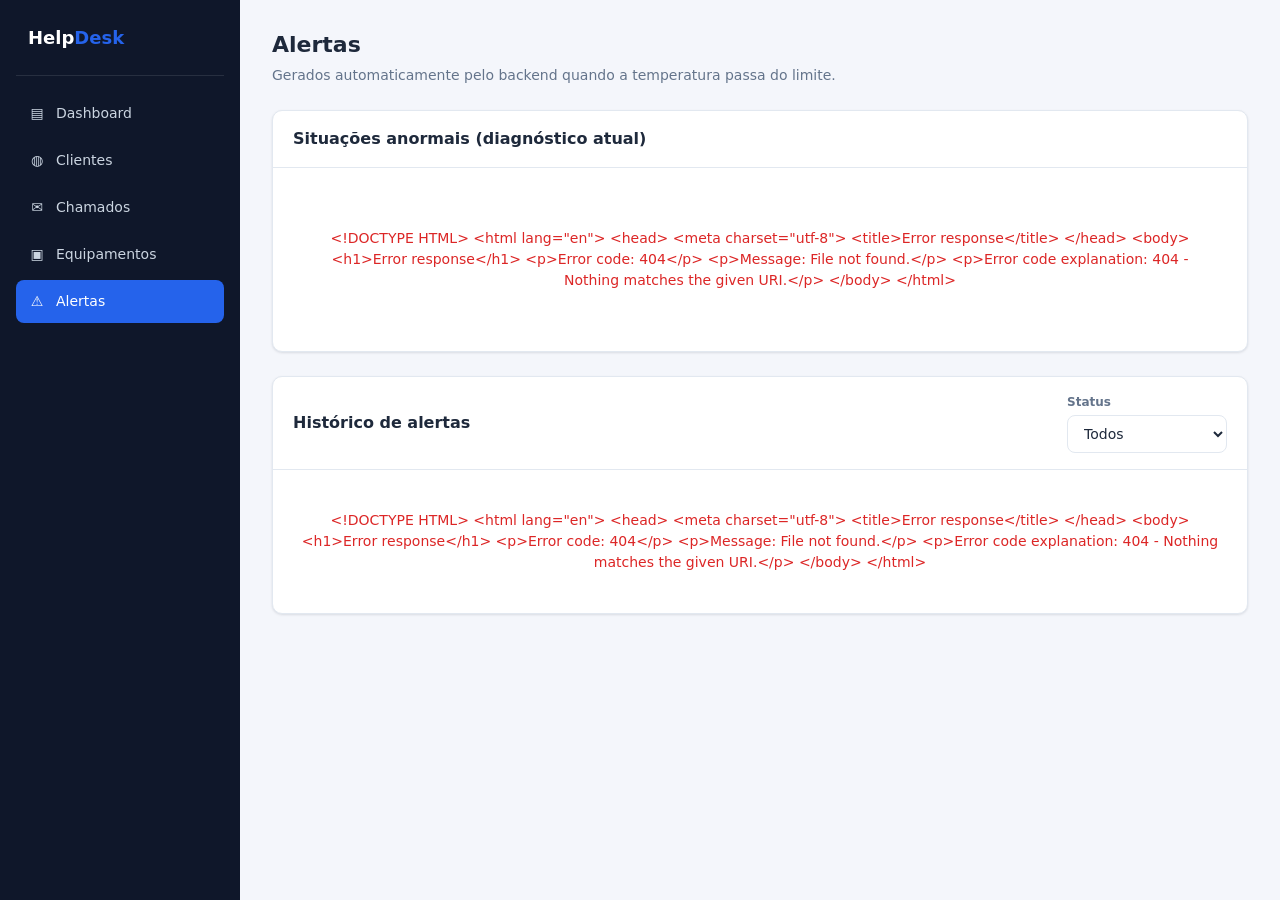
==== frontend/alertas.html @ d54842c2 "feat: plataforma HelpDesk & Monitoring (full stack) Aplicacao full stack que unifica os 3 exercicios" ====
<!DOCTYPE html>
<html lang="pt-BR">
  <head>
    <meta charset="UTF-8" />
    <meta name="viewport" content="width=device-width, initial-scale=1.0" />
    <title>Alertas — HelpDesk & Monitoring</title>
    <link rel="stylesheet" href="css/style.css" />
  </head>
  <body>
    <div class="layout">
      <aside class="sidebar">
        <div class="sidebar__brand">Help<span>Desk</span></div>
        <nav class="sidebar__nav">
          <a href="index.html" data-page="index.html"><span class="icon">▤</span> Dashboard</a>
          <a href="clientes.html" data-page="clientes.html"><span class="icon">◍</span> Clientes</a>
          <a href="chamados.html" data-page="chamados.html"><span class="icon">✉</span> Chamados</a>
          <a href="equipamentos.html" data-page="equipamentos.html"><span class="icon">▣</span> Equipamentos</a>
          <a href="alertas.html" data-page="alertas.html"><span class="icon">⚠</span> Alertas</a>
        </nav>
      </aside>

      <main class="content">
        <div class="page-header">
          <div>
            <h1>Alertas</h1>
            <p>Gerados automaticamente pelo backend quando a temperatura passa do limite.</p>
          </div>
        </div>

        <!-- Painel de anomalias: diagnóstico do momento -->
        <div class="panel">
          <div class="panel__head"><h2>Situações anormais (diagnóstico atual)</h2></div>
          <div class="panel__body" id="anomalies"><div class="state state--loading">Carregando...</div></div>
        </div>

        <div class="panel">
          <div class="panel__head">
            <h2>Histórico de alertas</h2>
            <div class="filters">
              <div class="field">
                <label for="f-alert-status">Status</label>
                <select id="f-alert-status">
                  <option value="">Todos</option>
                  <option value="ABERTO">Aberto</option>
                  <option value="RECONHECIDO">Reconhecido</option>
                  <option value="RESOLVIDO">Resolvido</option>
                </select>
              </div>
            </div>
          </div>
          <div class="panel__body panel__body--flush">
            <div id="alerts-table"><div class="state state--loading">Carregando...</div></div>
          </div>
        </div>
      </main>
    </div>

    <script src="js/api.js"></script>
    <script src="js/ui.js"></script>
    <script src="js/alertas.js"></script>
  </body>
</html>
---- frontend/css/style.css ----
/*
 * style.css -- estilo unico da aplicacao
 * =======================================
 * CSS puro, sem framework. Organizado em: variaveis, layout, componentes.
 *
 * Uso VARIAVEIS CSS (:root) para as cores. Assim, mudar o tema e' mudar
 * um punhado de linhas em vez de cacar cada cor pelo arquivo inteiro.
 */

:root {
  --bg: #f4f6fb;
  --surface: #ffffff;
  --border: #e2e8f0;
  --text: #1e293b;
  --text-soft: #64748b;
  --primary: #2563eb;
  --primary-dark: #1d4ed8;
  --sidebar-bg: #0f172a;
  --sidebar-text: #cbd5e1;
  --sidebar-active: #2563eb;

  /* cores semanticas de status */
  --green: #16a34a;
  --amber: #d97706;
  --red: #dc2626;
  --gray: #64748b;

  --radius: 10px;
  --shadow: 0 1px 3px rgba(15, 23, 42, 0.08), 0 1px 2px rgba(15, 23, 42, 0.04);
  --font: "Segoe UI", system-ui, -apple-system, Roboto, Arial, sans-serif;
}

* {
  box-sizing: border-box;
}

/*
 * ★ REGRA IMPORTANTE: o atributo hidden do HTML precisa VENCER.
 *   O navegador aplica [hidden]{display:none}, mas com baixa prioridade.
 *   Como .modal usa display:flex (prioridade maior), sem esta linha um
 *   modal marcado com hidden apareceria mesmo assim. O !important garante
 *   que qualquer elemento com hidden fique oculto. E' assim que os modais
 *   abrem e fecham em ui.js (el.hidden = true/false).
 */
[hidden] {
  display: none !important;
}

body {
  margin: 0;
  font-family: var(--font);
  background: var(--bg);
  color: var(--text);
  font-size: 14px;
  line-height: 1.5;
}

/* ---------------------------------------------------------------------------
   LAYOUT: sidebar fixa a esquerda + area de conteudo a direita
   Uso CSS Grid: uma coluna de largura fixa (menu) e uma que ocupa o resto.
--------------------------------------------------------------------------- */
.layout {
  display: grid;
  grid-template-columns: 240px 1fr;
  min-height: 100vh;
}

.sidebar {
  background: var(--sidebar-bg);
  color: var(--sidebar-text);
  padding: 24px 16px;
  position: sticky;
  top: 0;
  height: 100vh;
}

.sidebar__brand {
  font-size: 18px;
  font-weight: 700;
  color: #fff;
  padding: 0 12px 24px;
  border-bottom: 1px solid rgba(255, 255, 255, 0.1);
  margin-bottom: 16px;
}
.sidebar__brand span {
  color: var(--primary);
}

.sidebar__nav a {
  display: flex;
  align-items: center;
  gap: 10px;
  padding: 11px 12px;
  margin-bottom: 4px;
  border-radius: 8px;
  color: var(--sidebar-text);
  text-decoration: none;
  font-weight: 500;
  transition: background 0.15s, color 0.15s;
}
.sidebar__nav a:hover {
  background: rgba(255, 255, 255, 0.06);
  color: #fff;
}
.sidebar__nav a.active {
  background: var(--sidebar-active);
  color: #fff;
}
.sidebar__nav .icon {
  width: 18px;
  text-align: center;
}

.content {
  padding: 28px 32px;
  overflow-x: auto;
}

.page-header {
  display: flex;
  justify-content: space-between;
  align-items: center;
  margin-bottom: 24px;
  gap: 16px;
  flex-wrap: wrap;
}
.page-header h1 {
  font-size: 22px;
  margin: 0;
}
.page-header p {
  margin: 4px 0 0;
  color: var(--text-soft);
}

/* ---------------------------------------------------------------------------
   CARTOES DE ESTATISTICA (dashboard)
--------------------------------------------------------------------------- */
.stat-grid {
  display: grid;
  grid-template-columns: repeat(auto-fit, minmax(180px, 1fr));
  gap: 16px;
  margin-bottom: 28px;
}
.stat-card {
  background: var(--surface);
  border: 1px solid var(--border);
  border-radius: var(--radius);
  padding: 18px 20px;
  box-shadow: var(--shadow);
}
.stat-card__label {
  color: var(--text-soft);
  font-size: 13px;
  margin-bottom: 8px;
}
.stat-card__value {
  font-size: 30px;
  font-weight: 700;
  line-height: 1;
}
.stat-card__value small {
  font-size: 14px;
  font-weight: 500;
  color: var(--text-soft);
}
.stat-card--accent {
  border-left: 4px solid var(--primary);
}
.stat-card--danger {
  border-left: 4px solid var(--red);
}
.stat-card--warn {
  border-left: 4px solid var(--amber);
}
.stat-card--ok {
  border-left: 4px solid var(--green);
}

/* ---------------------------------------------------------------------------
   PAINEIS / CARTOES DE CONTEUDO
--------------------------------------------------------------------------- */
.panel {
  background: var(--surface);
  border: 1px solid var(--border);
  border-radius: var(--radius);
  box-shadow: var(--shadow);
  margin-bottom: 24px;
}
.panel__head {
  padding: 16px 20px;
  border-bottom: 1px solid var(--border);
  display: flex;
  justify-content: space-between;
  align-items: center;
  gap: 12px;
  flex-wrap: wrap;
}
.panel__head h2 {
  font-size: 16px;
  margin: 0;
}
.panel__body {
  padding: 20px;
}
.panel__body--flush {
  padding: 0;
}

.grid-2 {
  display: grid;
  grid-template-columns: 1fr 1fr;
  gap: 24px;
}
@media (max-width: 900px) {
  .grid-2 {
    grid-template-columns: 1fr;
  }
}

/* ---------------------------------------------------------------------------
   TABELAS
--------------------------------------------------------------------------- */
table {
  width: 100%;
  border-collapse: collapse;
}
th,
td {
  padding: 12px 16px;
  text-align: left;
  border-bottom: 1px solid var(--border);
  vertical-align: middle;
}
th {
  background: #f8fafc;
  font-size: 12px;
  text-transform: uppercase;
  letter-spacing: 0.04em;
  color: var(--text-soft);
  font-weight: 600;
}
tbody tr:hover {
  background: #f8fafc;
}
tbody tr:last-child td {
  border-bottom: none;
}
td.num {
  text-align: right;
  font-variant-numeric: tabular-nums;
}

/* ---------------------------------------------------------------------------
   BADGES (etiquetas de status/prioridade)
   A classe vem do valor: badge--aberto, badge--alta, etc. (ver ui.js)
--------------------------------------------------------------------------- */
.badge {
  display: inline-block;
  padding: 3px 10px;
  border-radius: 999px;
  font-size: 12px;
  font-weight: 600;
  white-space: nowrap;
}
.badge--aberto {
  background: #dbeafe;
  color: #1d4ed8;
}
.badge--em-andamento {
  background: #fef3c7;
  color: #b45309;
}
.badge--finalizado {
  background: #dcfce7;
  color: #15803d;
}
.badge--alta {
  background: #fee2e2;
  color: #b91c1c;
}
.badge--media {
  background: #fef3c7;
  color: #b45309;
}
.badge--baixa {
  background: #e2e8f0;
  color: #475569;
}
.badge--online {
  background: #dcfce7;
  color: #15803d;
}
.badge--offline {
  background: #fee2e2;
  color: #b91c1c;
}
.badge--manutencao {
  background: #fef3c7;
  color: #b45309;
}
.badge--reconhecido {
  background: #e0e7ff;
  color: #4338ca;
}
.badge--resolvido {
  background: #dcfce7;
  color: #15803d;
}

.sev {
  font-weight: 700;
  font-size: 12px;
}
.sev--alta {
  color: var(--red);
}
.sev--media {
  color: var(--amber);
}
.sev--baixa {
  color: var(--gray);
}

/* ---------------------------------------------------------------------------
   BOTOES
--------------------------------------------------------------------------- */
.btn {
  display: inline-flex;
  align-items: center;
  gap: 6px;
  padding: 9px 16px;
  border: 1px solid transparent;
  border-radius: 8px;
  background: var(--primary);
  color: #fff;
  font-size: 14px;
  font-weight: 500;
  cursor: pointer;
  font-family: inherit;
  transition: background 0.15s;
}
.btn:hover {
  background: var(--primary-dark);
}
.btn--ghost {
  background: transparent;
  color: var(--primary);
  border-color: var(--border);
}
.btn--ghost:hover {
  background: #f1f5f9;
}
.btn--sm {
  padding: 5px 10px;
  font-size: 13px;
}
.btn--danger {
  background: var(--red);
}
.btn--danger:hover {
  background: #b91c1c;
}

/* ---------------------------------------------------------------------------
   FORMULARIOS E FILTROS
--------------------------------------------------------------------------- */
.filters {
  display: flex;
  gap: 12px;
  flex-wrap: wrap;
  align-items: flex-end;
}
.field {
  display: flex;
  flex-direction: column;
  gap: 4px;
}
.field label {
  font-size: 12px;
  font-weight: 600;
  color: var(--text-soft);
}
input,
select,
textarea {
  padding: 9px 12px;
  border: 1px solid var(--border);
  border-radius: 8px;
  font-size: 14px;
  font-family: inherit;
  background: #fff;
  color: var(--text);
  min-width: 160px;
}
input:focus,
select:focus,
textarea:focus {
  outline: none;
  border-color: var(--primary);
  box-shadow: 0 0 0 3px rgba(37, 99, 235, 0.12);
}
textarea {
  resize: vertical;
  min-height: 80px;
  width: 100%;
}
.form-grid {
  display: grid;
  gap: 16px;
}
.form-actions {
  display: flex;
  justify-content: flex-end;
  gap: 10px;
  margin-top: 8px;
}

/* ---------------------------------------------------------------------------
   BARRAS HORIZONTAIS (graficos de analytics em CSS puro, sem biblioteca)
--------------------------------------------------------------------------- */
.bar-row {
  display: grid;
  grid-template-columns: 150px 1fr 48px;
  align-items: center;
  gap: 12px;
  margin-bottom: 10px;
}
.bar-row__label {
  font-size: 13px;
  color: var(--text-soft);
  white-space: nowrap;
  overflow: hidden;
  text-overflow: ellipsis;
}
.bar-track {
  background: #eef2f7;
  border-radius: 6px;
  height: 22px;
  overflow: hidden;
}
.bar-fill {
  height: 100%;
  background: var(--primary);
  border-radius: 6px;
  transition: width 0.4s ease;
}
.bar-row__value {
  font-weight: 600;
  text-align: right;
  font-variant-numeric: tabular-nums;
}

/* ---------------------------------------------------------------------------
   ESTADOS (carregando / vazio / erro)
--------------------------------------------------------------------------- */
.state {
  padding: 40px 20px;
  text-align: center;
  color: var(--text-soft);
}
.state--error {
  color: var(--red);
}

/* ---------------------------------------------------------------------------
   MODAL
--------------------------------------------------------------------------- */
.modal {
  position: fixed;
  inset: 0;
  background: rgba(15, 23, 42, 0.5);
  display: flex;
  align-items: center;
  justify-content: center;
  padding: 20px;
  z-index: 100;
}
.modal__box {
  background: #fff;
  border-radius: var(--radius);
  width: 100%;
  max-width: 520px;
  max-height: 90vh;
  overflow-y: auto;
  box-shadow: 0 20px 40px rgba(0, 0, 0, 0.2);
}
.modal__head {
  padding: 18px 22px;
  border-bottom: 1px solid var(--border);
  display: flex;
  justify-content: space-between;
  align-items: center;
}
.modal__head h2 {
  margin: 0;
  font-size: 17px;
}
.modal__close {
  background: none;
  border: none;
  font-size: 24px;
  cursor: pointer;
  color: var(--text-soft);
  line-height: 1;
}
.modal__body {
  padding: 22px;
}

.detail-row {
  display: flex;
  justify-content: space-between;
  padding: 9px 0;
  border-bottom: 1px solid var(--border);
  gap: 16px;
}
.detail-row:last-child {
  border-bottom: none;
}
.detail-row dt {
  color: var(--text-soft);
  font-weight: 500;
}
.detail-row dd {
  margin: 0;
  font-weight: 600;
  text-align: right;
}

/* ---------------------------------------------------------------------------
   TOAST (mensagens temporarias)
--------------------------------------------------------------------------- */
#toast-container {
  position: fixed;
  bottom: 20px;
  right: 20px;
  display: flex;
  flex-direction: column;
  gap: 10px;
  z-index: 200;
}
.toast {
  padding: 13px 18px;
  border-radius: 8px;
  color: #fff;
  font-weight: 500;
  box-shadow: 0 4px 12px rgba(0, 0, 0, 0.15);
  max-width: 380px;
  animation: toast-in 0.2s ease;
}
.toast--success {
  background: var(--green);
}
.toast--error {
  background: var(--red);
}
@keyframes toast-in {
  from {
    opacity: 0;
    transform: translateY(10px);
  }
  to {
    opacity: 1;
    transform: translateY(0);
  }
}

.temp {
  font-weight: 700;
  font-variant-numeric: tabular-nums;
}
.temp--hot {
  color: var(--red);
}
.temp--warn {
  color: var(--amber);
}
.temp--ok {
  color: var(--green);
}

.muted {
  color: var(--text-soft);
}
.link-btn {
  background: none;
  border: none;
  color: var(--primary);
  cursor: pointer;
  font: inherit;
  padding: 0;
  text-decoration: underline;
}

@media (max-width: 720px) {
  .layout {
    grid-template-columns: 1fr;
  }
  .sidebar {
    position: static;
    height: auto;
  }
}
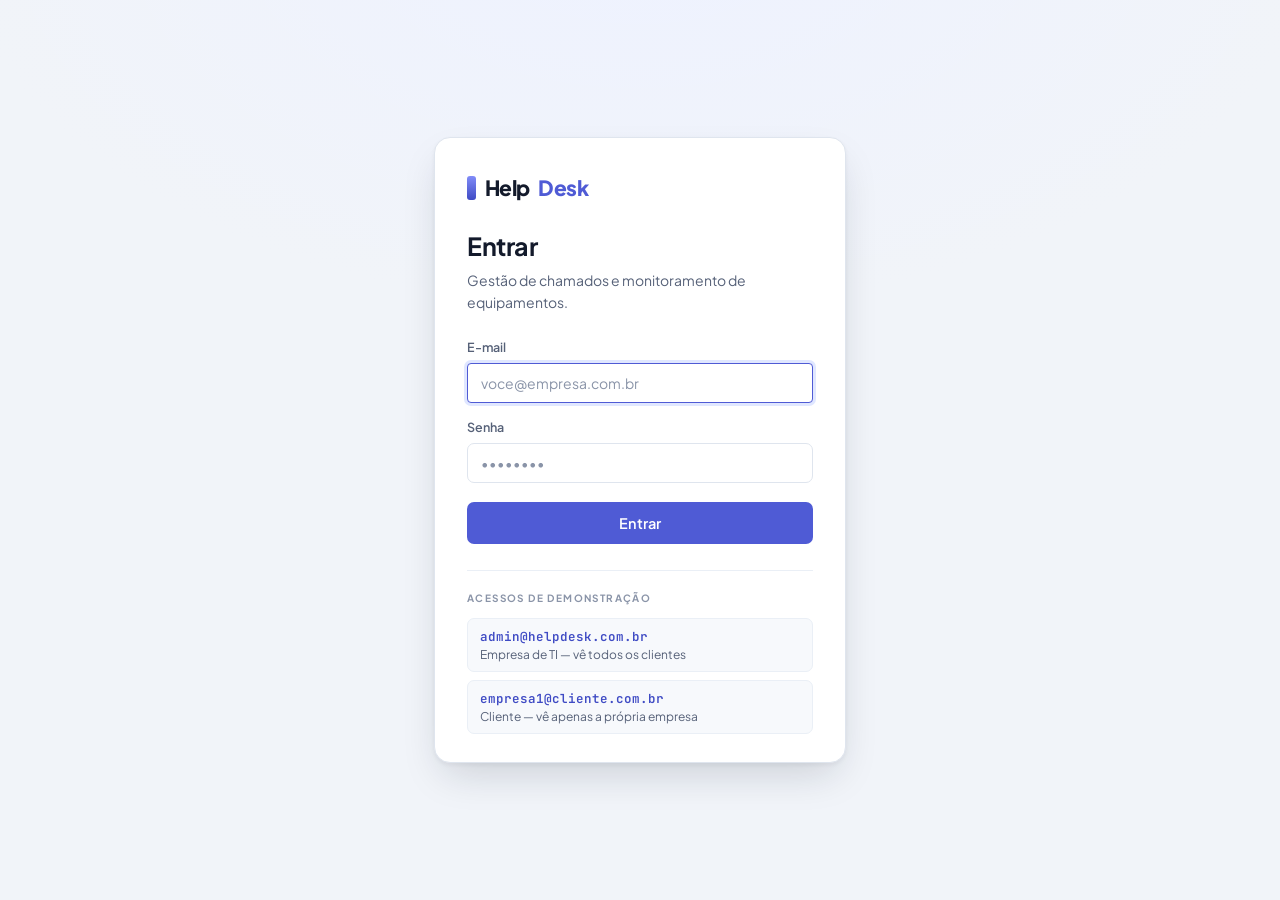
==== commit e71df9c8: "feat: autenticacao, multi-empresa, coletor automatico e escala para 5.000 registros Segunda iteracao" ====
--- a/frontend/alertas.html
+++ b/frontend/alertas.html
@@ -4,7 +4,17 @@
     <meta charset="UTF-8" />
     <meta name="viewport" content="width=device-width, initial-scale=1.0" />
     <title>Alertas — HelpDesk & Monitoring</title>
-    <link rel="stylesheet" href="css/style.css" />
+    <!-- ★ GUARDA DE SESSAO -- roda ANTES de tudo.
+         Sem token, redireciona para o login imediatamente. Se esperasse o
+         DOMContentLoaded, a tela apareceria vazia e dispararia quatro
+         erros 401 antes de redirecionar. -->
+    <script src="js/auth.js?v=11"></script>
+    <script>if (!auth.exigirLogin()) { throw new Error("redirecionando"); }</script>
+    <link rel="preconnect" href="https://fonts.googleapis.com" />
+    <link rel="preconnect" href="https://fonts.gstatic.com" crossorigin />
+    <link rel="stylesheet"
+      href="https://fonts.googleapis.com/css2?family=Plus+Jakarta+Sans:wght@400;500;600;700;800&family=JetBrains+Mono:wght@400;600&display=swap" />
+    <link rel="stylesheet" href="css/style.css?v=11" />
   </head>
   <body>
     <div class="layout">
@@ -17,6 +27,8 @@
           <a href="equipamentos.html" data-page="equipamentos.html"><span class="icon">▣</span> Equipamentos</a>
           <a href="alertas.html" data-page="alertas.html"><span class="icon">⚠</span> Alertas</a>
         </nav>
+        <!-- preenchido por ui.js -> montarSessao() -->
+        <div class="sidebar__foot"></div>
       </aside>
 
       <main class="content">
@@ -55,8 +67,8 @@
       </main>
     </div>
 
-    <script src="js/api.js"></script>
-    <script src="js/ui.js"></script>
-    <script src="js/alertas.js"></script>
+    <script src="js/api.js?v=11"></script>
+    <script src="js/ui.js?v=11"></script>
+    <script src="js/alertas.js?v=11"></script>
   </body>
 </html>
--- a/frontend/css/style.css
+++ b/frontend/css/style.css
@@ -1,50 +1,191 @@
 /*
- * style.css -- estilo unico da aplicacao
- * =======================================
- * CSS puro, sem framework. Organizado em: variaveis, layout, componentes.
+ * style.css -- o design system da aplicacao
+ * ==========================================
+ * CSS puro, sem framework, sem build step. O que esta aqui e' exatamente o
+ * que o navegador recebe.
  *
- * Uso VARIAVEIS CSS (:root) para as cores. Assim, mudar o tema e' mudar
- * um punhado de linhas em vez de cacar cada cor pelo arquivo inteiro.
+ * ORGANIZACAO (nesta ordem, de proposito -- o CSS le de cima para baixo e
+ * a ordem evita que uma regra desfaca a outra sem querer):
+ *
+ *   1. TOKENS      as variaveis: cor, espaco, tipo, sombra, curva
+ *   2. TEMA        claro e escuro, so trocando os tokens
+ *   3. BASE        reset e elementos crus (body, tabela, campo)
+ *   4. LAYOUT      a estrutura da pagina
+ *   5. COMPONENTES cartao, botao, badge, modal, grafico
+ *   6. ANIMACAO    as transicoes e as entradas
+ *
+ * ★ POR QUE TOKENS E NAO CORES SOLTAS: trocar o azul do sistema e' mudar
+ *   UMA linha. Com cores escritas no meio das regras, seria cacar #2563eb
+ *   em 600 linhas -- e sempre sobra uma.
  */
 
+/* ===========================================================================
+   1. TOKENS + 2. TEMA CLARO (o padrao completo)
+   =========================================================================== */
 :root {
-  --bg: #f4f6fb;
-  --surface: #ffffff;
-  --border: #e2e8f0;
-  --text: #1e293b;
-  --text-soft: #64748b;
-  --primary: #2563eb;
-  --primary-dark: #1d4ed8;
-  --sidebar-bg: #0f172a;
-  --sidebar-text: #cbd5e1;
-  --sidebar-active: #2563eb;
-
-  /* cores semanticas de status */
-  --green: #16a34a;
-  --amber: #d97706;
-  --red: #dc2626;
-  --gray: #64748b;
-
-  --radius: 10px;
-  --shadow: 0 1px 3px rgba(15, 23, 42, 0.08), 0 1px 2px rgba(15, 23, 42, 0.04);
-  --font: "Segoe UI", system-ui, -apple-system, Roboto, Arial, sans-serif;
-}
-
-* {
-  box-sizing: border-box;
-}
+  /* -- marca: uma escala inteira, nao uma cor solta ---------------------- */
+  --brand-50:  #eef2ff;
+  --brand-100: #e0e7ff;
+  --brand-200: #c7d2fe;
+  --brand-400: #818cf8;
+  --brand-500: #4f5bd5;
+  --brand-600: #3f4bc4;
+  --brand-700: #343d9e;
+
+  /* -- neutros com viés levemente frio, puxando para a marca ------------- */
+  --bg:          #f1f4f9;
+  --bg-subtle:   #e8ecf4;
+  --surface:     #ffffff;
+  --surface-2:   #f7f9fc;
+  --border:      #dfe5ee;
+  --border-soft: #eaeff6;
+
+  --text:        #131a2b;
+  --text-soft:   #566178;
+  --text-faint:  #8a94a8;
+
+  /* -- semanticas: significado, nao decoracao ---------------------------- */
+  --green:      #0f7a4d;
+  --green-bg:   #dcf5e8;
+  --amber:      #9a6206;
+  --amber-bg:   #fdf0d5;
+  --red:        #b42318;
+  --red-bg:     #fdeae7;
+  --gray:       #5b6577;
+  --gray-bg:    #eceff4;
+
+  /* -- sidebar ----------------------------------------------------------- */
+  --sidebar-bg:     #131a2e;
+  --sidebar-bg-2:   #1b2440;
+  --sidebar-text:   #a9b4cc;
+  --sidebar-hover:  #ffffff;
+
+  /* -- forma ------------------------------------------------------------- */
+  --radius-sm: 7px;
+  --radius:    12px;
+  --radius-lg: 16px;
+
+  /* Sombras em camadas: uma linha fina de contato + um halo difuso.
+     Uma sombra unica e grande sempre parece "colada"; duas parecem
+     profundidade de verdade. */
+  --shadow-sm: 0 1px 2px rgba(19, 26, 43, .06);
+  --shadow:    0 1px 2px rgba(19, 26, 43, .05), 0 6px 16px -4px rgba(19, 26, 43, .08);
+  --shadow-lg: 0 2px 4px rgba(19, 26, 43, .05), 0 18px 40px -10px rgba(19, 26, 43, .18);
+  --ring:      0 0 0 3px var(--brand-100);
+
+  /* -- tipo -------------------------------------------------------------- */
+  --font: "Plus Jakarta Sans", "Segoe UI", system-ui, -apple-system, Roboto, Arial, sans-serif;
+  --font-mono: "JetBrains Mono", ui-monospace, "Cascadia Code", Consolas, monospace;
+
+  /* -- movimento --------------------------------------------------------- */
+  /* cubic-bezier com saida rapida e chegada suave: parece resposta, nao
+     preguica. Duracoes curtas -- animacao de UI que passa de 300ms comeca
+     a atrasar o usuario em vez de agradar. */
+  --ease: cubic-bezier(.2, .8, .2, 1);
+  --fast: 140ms;
+  --base: 220ms;
+}
+
+/* --- TEMA ESCURO por preferencia do sistema -------------------------------
+   O seletor :not([data-theme="light"]) faz a escolha explicita do usuario
+   vencer o sistema operacional. Sem isso, quem escolhesse "claro" no site
+   mas usa Windows no escuro continuaria vendo escuro.                      */
+@media (prefers-color-scheme: dark) {
+  :root:not([data-theme="light"]) {
+    --brand-50:  #1a1f3d;
+    --brand-100: #232a52;
+    --brand-200: #2f3a70;
+    --brand-400: #8c96f0;
+    --brand-500: #7f8bf5;
+    --brand-600: #929cf7;
+    --brand-700: #a8b0f9;
+
+    --bg:          #0c1018;
+    --bg-subtle:   #10151f;
+    --surface:     #151b27;
+    --surface-2:   #1b2231;
+    --border:      #28313f;
+    --border-soft: #202836;
+
+    --text:        #e8edf5;
+    --text-soft:   #a5b0c2;
+    --text-faint:  #767f91;
+
+    --green:    #4ec98d;
+    --green-bg: #0f2e20;
+    --amber:    #e0a33c;
+    --amber-bg: #33260c;
+    --red:      #f07c72;
+    --red-bg:   #371916;
+    --gray:     #98a3b6;
+    --gray-bg:  #1e2531;
+
+    --sidebar-bg:   #0a0e16;
+    --sidebar-bg-2: #121927;
+    --sidebar-text: #97a2b8;
+
+    --shadow-sm: 0 1px 2px rgba(0, 0, 0, .4);
+    --shadow:    0 1px 2px rgba(0, 0, 0, .35), 0 6px 16px -4px rgba(0, 0, 0, .45);
+    --shadow-lg: 0 2px 4px rgba(0, 0, 0, .4), 0 18px 40px -10px rgba(0, 0, 0, .6);
+    --ring:      0 0 0 3px var(--brand-200);
+  }
+}
+
+/* --- TEMA ESCURO escolhido no botao --------------------------------------- */
+:root[data-theme="dark"] {
+  --brand-50:  #1a1f3d;
+  --brand-100: #232a52;
+  --brand-200: #2f3a70;
+  --brand-400: #8c96f0;
+  --brand-500: #7f8bf5;
+  --brand-600: #929cf7;
+  --brand-700: #a8b0f9;
+
+  --bg:          #0c1018;
+  --bg-subtle:   #10151f;
+  --surface:     #151b27;
+  --surface-2:   #1b2231;
+  --border:      #28313f;
+  --border-soft: #202836;
+
+  --text:        #e8edf5;
+  --text-soft:   #a5b0c2;
+  --text-faint:  #767f91;
+
+  --green:    #4ec98d;
+  --green-bg: #0f2e20;
+  --amber:    #e0a33c;
+  --amber-bg: #33260c;
+  --red:      #f07c72;
+  --red-bg:   #371916;
+  --gray:     #98a3b6;
+  --gray-bg:  #1e2531;
+
+  --sidebar-bg:   #0a0e16;
+  --sidebar-bg-2: #121927;
+  --sidebar-text: #97a2b8;
+
+  --shadow-sm: 0 1px 2px rgba(0, 0, 0, .4);
+  --shadow:    0 1px 2px rgba(0, 0, 0, .35), 0 6px 16px -4px rgba(0, 0, 0, .45);
+  --shadow-lg: 0 2px 4px rgba(0, 0, 0, .4), 0 18px 40px -10px rgba(0, 0, 0, .6);
+  --ring:      0 0 0 3px var(--brand-200);
+}
+
+/* ===========================================================================
+   3. BASE
+   =========================================================================== */
+* { box-sizing: border-box; }
 
 /*
  * ★ REGRA IMPORTANTE: o atributo hidden do HTML precisa VENCER.
  *   O navegador aplica [hidden]{display:none}, mas com baixa prioridade.
  *   Como .modal usa display:flex (prioridade maior), sem esta linha um
- *   modal marcado com hidden apareceria mesmo assim. O !important garante
- *   que qualquer elemento com hidden fique oculto. E' assim que os modais
+ *   modal marcado com hidden apareceria mesmo assim. E' assim que os modais
  *   abrem e fecham em ui.js (el.hidden = true/false).
  */
-[hidden] {
-  display: none !important;
-}
+[hidden] { display: none !important; }
+
+html { color-scheme: light dark; }
 
 body {
   margin: 0;
@@ -52,553 +193,978 @@
   background: var(--bg);
   color: var(--text);
   font-size: 14px;
-  line-height: 1.5;
-}
-
-/* ---------------------------------------------------------------------------
-   LAYOUT: sidebar fixa a esquerda + area de conteudo a direita
-   Uso CSS Grid: uma coluna de largura fixa (menu) e uma que ocupa o resto.
---------------------------------------------------------------------------- */
+  line-height: 1.55;
+  -webkit-font-smoothing: antialiased;
+  -moz-osx-font-smoothing: grayscale;
+  /*
+   * ★ AQUI **NAO** VAI TRANSICAO -- e o motivo vale saber.
+   *
+   * A tentacao e' escrever `transition: background-color .2s` para o tema
+   * trocar suavemente. Nao funciona, e o jeito de falhar e' traicoeiro: a
+   * cor fica PRESA no valor antigo e o tema simplesmente nao muda.
+   *
+   * POR QUE: o valor declarado aqui e' `var(--bg)` -- um texto que NUNCA
+   * muda. Quem muda e' o que a variavel aponta. O navegador, olhando so a
+   * declaracao, nao ve alteracao nenhuma para animar, e a transicao fica
+   * pendurada no valor que ja estava pintado.
+   *
+   * Regra pratica: transicione propriedade que muda por ESTADO (hover,
+   * foco), onde a regra CSS realmente troca. Nao transicione o que muda
+   * por TROCA DE TOKEN. Por isso os botoes e as linhas da tabela abaixo
+   * continuam com transicao no hover -- la o valor declarado muda de
+   * verdade.
+   *
+   * Descoberto testando o botao de tema: a variavel resolvia certo
+   * (#0c1018) e a tela continuava clara. Sem medir, ficaria escondido.
+   */
+}
+
+h1, h2, h3 { margin: 0; letter-spacing: -.018em; }
+h1 { font-size: 25px; font-weight: 700; }
+h2 { font-size: 16px; font-weight: 600; }
+
+/* Foco visivel para quem navega por teclado. Nunca remover sem substituir:
+   sem isso, o teclado fica navegando as cegas. */
+:focus-visible {
+  outline: 2px solid var(--brand-500);
+  outline-offset: 2px;
+  border-radius: 4px;
+}
+
+::selection { background: var(--brand-200); color: var(--text); }
+
+/* barra de rolagem discreta */
+* { scrollbar-width: thin; scrollbar-color: var(--border) transparent; }
+*::-webkit-scrollbar { width: 10px; height: 10px; }
+*::-webkit-scrollbar-thumb {
+  background: var(--border);
+  border-radius: 99px;
+  border: 3px solid transparent;
+  background-clip: content-box;
+}
+*::-webkit-scrollbar-thumb:hover { background: var(--text-faint); background-clip: content-box; }
+
+/* ===========================================================================
+   4. LAYOUT
+   =========================================================================== */
 .layout {
   display: grid;
-  grid-template-columns: 240px 1fr;
+  grid-template-columns: 248px 1fr;
   min-height: 100vh;
 }
 
 .sidebar {
-  background: var(--sidebar-bg);
+  background: linear-gradient(180deg, var(--sidebar-bg) 0%, var(--sidebar-bg-2) 100%);
   color: var(--sidebar-text);
-  padding: 24px 16px;
+  padding: 26px 16px;
   position: sticky;
   top: 0;
   height: 100vh;
+  display: flex;
+  flex-direction: column;
+  gap: 26px;
+  border-right: 1px solid rgba(255, 255, 255, .06);
 }
 
 .sidebar__brand {
-  font-size: 18px;
-  font-weight: 700;
+  font-size: 19px;
+  font-weight: 800;
   color: #fff;
-  padding: 0 12px 24px;
-  border-bottom: 1px solid rgba(255, 255, 255, 0.1);
-  margin-bottom: 16px;
-}
-.sidebar__brand span {
-  color: var(--primary);
-}
+  letter-spacing: -.03em;
+  padding: 0 10px;
+  display: flex;
+  align-items: center;
+  gap: 9px;
+}
+.sidebar__brand::before {
+  content: "";
+  width: 9px; height: 22px;
+  border-radius: 3px;
+  background: linear-gradient(180deg, var(--brand-400), var(--brand-600));
+  box-shadow: 0 0 14px rgba(129, 140, 248, .55);
+}
+.sidebar__brand span { color: var(--brand-400); }
+
+.sidebar__nav { display: flex; flex-direction: column; gap: 3px; }
 
 .sidebar__nav a {
-  display: flex;
-  align-items: center;
-  gap: 10px;
-  padding: 11px 12px;
-  margin-bottom: 4px;
-  border-radius: 8px;
+  position: relative;
+  display: flex;
+  align-items: center;
+  gap: 11px;
+  padding: 10px 12px;
+  border-radius: var(--radius-sm);
   color: var(--sidebar-text);
   text-decoration: none;
   font-weight: 500;
-  transition: background 0.15s, color 0.15s;
-}
-.sidebar__nav a:hover {
-  background: rgba(255, 255, 255, 0.06);
+  font-size: 14px;
+  transition: color var(--fast) var(--ease), background-color var(--fast) var(--ease);
+}
+/* A barrinha do item ativo cresce de 0 -- e' um detalhe pequeno que faz a
+   navegacao parecer viva em vez de estatica. */
+.sidebar__nav a::before {
+  content: "";
+  position: absolute;
+  left: 0; top: 50%;
+  width: 3px; height: 0;
+  border-radius: 0 3px 3px 0;
+  background: var(--brand-400);
+  transform: translateY(-50%);
+  transition: height var(--base) var(--ease);
+}
+.sidebar__nav a:hover { color: var(--sidebar-hover); background: rgba(255, 255, 255, .05); }
+.sidebar__nav a.active {
   color: #fff;
-}
-.sidebar__nav a.active {
-  background: var(--sidebar-active);
-  color: #fff;
-}
-.sidebar__nav .icon {
-  width: 18px;
-  text-align: center;
-}
+  background: rgba(129, 140, 248, .14);
+}
+.sidebar__nav a.active::before { height: 60%; }
+.sidebar__nav .icon { font-size: 15px; opacity: .85; width: 18px; text-align: center; }
+
+/* botao de tema, no rodape da sidebar */
+.sidebar__foot { margin-top: auto; }
+.theme-toggle {
+  width: 100%;
+  display: flex;
+  align-items: center;
+  gap: 9px;
+  padding: 10px 12px;
+  border-radius: var(--radius-sm);
+  border: 1px solid rgba(255, 255, 255, .1);
+  background: rgba(255, 255, 255, .04);
+  color: var(--sidebar-text);
+  font-family: inherit;
+  font-size: 13px;
+  font-weight: 500;
+  cursor: pointer;
+  transition: background-color var(--fast) var(--ease), color var(--fast) var(--ease);
+}
+.theme-toggle:hover { background: rgba(255, 255, 255, .09); color: #fff; }
 
 .content {
-  padding: 28px 32px;
-  overflow-x: auto;
+  padding: 30px 34px 60px;
+  max-width: 1440px;
+  width: 100%;
+  display: flex;
+  flex-direction: column;
+  gap: 22px;
 }
 
 .page-header {
   display: flex;
+  align-items: flex-start;
   justify-content: space-between;
-  align-items: center;
-  margin-bottom: 24px;
-  gap: 16px;
+  gap: 18px;
   flex-wrap: wrap;
 }
-.page-header h1 {
-  font-size: 22px;
-  margin: 0;
-}
-.page-header p {
-  margin: 4px 0 0;
-  color: var(--text-soft);
-}
-
-/* ---------------------------------------------------------------------------
-   CARTOES DE ESTATISTICA (dashboard)
---------------------------------------------------------------------------- */
+.page-header p { margin: 5px 0 0; color: var(--text-soft); font-size: 14px; }
+
+.grid-2 {
+  display: grid;
+  grid-template-columns: repeat(auto-fit, minmax(340px, 1fr));
+  gap: 20px;
+}
+
+/* ===========================================================================
+   5. COMPONENTES
+   =========================================================================== */
+
+/* --- painel --------------------------------------------------------------- */
+.panel {
+  background: var(--surface);
+  border: 1px solid var(--border);
+  border-radius: var(--radius-lg);
+  box-shadow: var(--shadow-sm);
+  overflow: hidden;
+  transition: box-shadow var(--base) var(--ease), border-color var(--base) var(--ease);
+}
+.panel:hover { box-shadow: var(--shadow); }
+
+.panel__head {
+  padding: 16px 20px;
+  border-bottom: 1px solid var(--border-soft);
+  display: flex;
+  align-items: center;
+  justify-content: space-between;
+  gap: 14px;
+  background: var(--surface-2);
+}
+.panel__body { padding: 20px; }
+.panel__body--flush { padding: 0; }
+
+/* --- cartoes de indicador ------------------------------------------------- */
 .stat-grid {
   display: grid;
-  grid-template-columns: repeat(auto-fit, minmax(180px, 1fr));
+  grid-template-columns: repeat(auto-fit, minmax(196px, 1fr));
   gap: 16px;
-  margin-bottom: 28px;
-}
+}
+
 .stat-card {
+  position: relative;
   background: var(--surface);
   border: 1px solid var(--border);
-  border-radius: var(--radius);
+  border-radius: var(--radius-lg);
   padding: 18px 20px;
-  box-shadow: var(--shadow);
-}
+  box-shadow: var(--shadow-sm);
+  overflow: hidden;
+  transition: transform var(--base) var(--ease), box-shadow var(--base) var(--ease);
+}
+/* Faixa superior colorida: a cor CARREGA SIGNIFICADO (verde = saudavel,
+   vermelho = precisa de atencao), entao ela nasce fina e cresce no hover --
+   chama o olho sem gritar o tempo todo. */
+.stat-card::after {
+  content: "";
+  position: absolute;
+  inset: 0 0 auto 0;
+  height: 3px;
+  background: var(--brand-500);
+  transform: scaleX(0);
+  transform-origin: left;
+  transition: transform var(--base) var(--ease);
+}
+.stat-card:hover { transform: translateY(-3px); box-shadow: var(--shadow); }
+.stat-card:hover::after { transform: scaleX(1); }
+
+.stat-card--ok::after     { background: var(--green); }
+.stat-card--warn::after   { background: var(--amber); }
+.stat-card--danger::after { background: var(--red); }
+.stat-card--accent::after { background: var(--brand-500); }
+
 .stat-card__label {
-  color: var(--text-soft);
-  font-size: 13px;
-  margin-bottom: 8px;
+  font-size: 11px;
+  font-weight: 600;
+  letter-spacing: .09em;
+  text-transform: uppercase;
+  color: var(--text-faint);
 }
 .stat-card__value {
   font-size: 30px;
   font-weight: 700;
-  line-height: 1;
-}
-.stat-card__value small {
-  font-size: 14px;
-  font-weight: 500;
-  color: var(--text-soft);
-}
-.stat-card--accent {
-  border-left: 4px solid var(--primary);
-}
-.stat-card--danger {
-  border-left: 4px solid var(--red);
-}
-.stat-card--warn {
-  border-left: 4px solid var(--amber);
-}
-.stat-card--ok {
-  border-left: 4px solid var(--green);
-}
-
-/* ---------------------------------------------------------------------------
-   PAINEIS / CARTOES DE CONTEUDO
---------------------------------------------------------------------------- */
-.panel {
-  background: var(--surface);
-  border: 1px solid var(--border);
-  border-radius: var(--radius);
-  box-shadow: var(--shadow);
-  margin-bottom: 24px;
-}
-.panel__head {
-  padding: 16px 20px;
-  border-bottom: 1px solid var(--border);
-  display: flex;
-  justify-content: space-between;
-  align-items: center;
-  gap: 12px;
-  flex-wrap: wrap;
-}
-.panel__head h2 {
-  font-size: 16px;
-  margin: 0;
-}
-.panel__body {
-  padding: 20px;
-}
-.panel__body--flush {
-  padding: 0;
-}
-
-.grid-2 {
-  display: grid;
-  grid-template-columns: 1fr 1fr;
-  gap: 24px;
-}
-@media (max-width: 900px) {
-  .grid-2 {
-    grid-template-columns: 1fr;
-  }
-}
-
-/* ---------------------------------------------------------------------------
-   TABELAS
---------------------------------------------------------------------------- */
-table {
-  width: 100%;
-  border-collapse: collapse;
-}
-th,
-td {
-  padding: 12px 16px;
+  letter-spacing: -.03em;
+  margin-top: 6px;
+  font-variant-numeric: tabular-nums;
+  line-height: 1.15;
+}
+.stat-card--ok     .stat-card__value { color: var(--green); }
+.stat-card--warn   .stat-card__value { color: var(--amber); }
+.stat-card--danger .stat-card__value { color: var(--red); }
+
+/* --- tabela --------------------------------------------------------------- */
+table { width: 100%; border-collapse: collapse; }
+
+th, td {
+  padding: 13px 18px;
   text-align: left;
-  border-bottom: 1px solid var(--border);
+  border-bottom: 1px solid var(--border-soft);
   vertical-align: middle;
 }
+
 th {
-  background: #f8fafc;
-  font-size: 12px;
+  background: var(--surface-2);
+  font-size: 11px;
+  font-weight: 600;
   text-transform: uppercase;
-  letter-spacing: 0.04em;
-  color: var(--text-soft);
-  font-weight: 600;
-}
-tbody tr:hover {
-  background: #f8fafc;
-}
-tbody tr:last-child td {
-  border-bottom: none;
-}
-td.num {
+  letter-spacing: .07em;
+  color: var(--text-faint);
+  white-space: nowrap;
+  position: sticky;
+  top: 0;
+  z-index: 1;
+}
+
+/*
+ * ★ O BUG QUE ESTAVA AQUI:
+ *   antes existia so `td.num { text-align: right }`. O resultado e' que os
+ *   NUMEROS ficavam a direita e os TITULOS da coluna continuavam a esquerda
+ *   -- o cabecalho nao ficava em cima do proprio dado.
+ *
+ *   A correcao e' alinhar os dois pelo mesmo seletor. Usando `.num` (sem
+ *   amarrar a td), a mesma classe serve para th e td, e nao ha como
+ *   esquecer um dos dois de novo.
+ */
+.num {
   text-align: right;
   font-variant-numeric: tabular-nums;
-}
-
-/* ---------------------------------------------------------------------------
-   BADGES (etiquetas de status/prioridade)
-   A classe vem do valor: badge--aberto, badge--alta, etc. (ver ui.js)
---------------------------------------------------------------------------- */
-.badge {
-  display: inline-block;
-  padding: 3px 10px;
-  border-radius: 999px;
-  font-size: 12px;
-  font-weight: 600;
-  white-space: nowrap;
-}
-.badge--aberto {
-  background: #dbeafe;
-  color: #1d4ed8;
-}
-.badge--em-andamento {
-  background: #fef3c7;
-  color: #b45309;
-}
-.badge--finalizado {
-  background: #dcfce7;
-  color: #15803d;
-}
-.badge--alta {
-  background: #fee2e2;
-  color: #b91c1c;
-}
-.badge--media {
-  background: #fef3c7;
-  color: #b45309;
-}
-.badge--baixa {
-  background: #e2e8f0;
-  color: #475569;
-}
-.badge--online {
-  background: #dcfce7;
-  color: #15803d;
-}
-.badge--offline {
-  background: #fee2e2;
-  color: #b91c1c;
-}
-.badge--manutencao {
-  background: #fef3c7;
-  color: #b45309;
-}
-.badge--reconhecido {
-  background: #e0e7ff;
-  color: #4338ca;
-}
-.badge--resolvido {
-  background: #dcfce7;
-  color: #15803d;
-}
-
-.sev {
-  font-weight: 700;
-  font-size: 12px;
-}
-.sev--alta {
-  color: var(--red);
-}
-.sev--media {
-  color: var(--amber);
-}
-.sev--baixa {
-  color: var(--gray);
-}
-
-/* ---------------------------------------------------------------------------
-   BOTOES
---------------------------------------------------------------------------- */
+  font-family: var(--font-mono);
+  font-size: 13px;
+}
+th.num { font-family: var(--font); font-size: 11px; }
+
+tbody tr { transition: background-color var(--fast) var(--ease); }
+tbody tr:hover { background: var(--surface-2); }
+tbody tr:last-child td { border-bottom: none; }
+
+/* --- botao ---------------------------------------------------------------- */
 .btn {
   display: inline-flex;
   align-items: center;
+  justify-content: center;
+  gap: 7px;
+  padding: 9px 16px;
+  border-radius: var(--radius-sm);
+  border: 1px solid transparent;
+  background: var(--brand-500);
+  color: #fff;
+  font-family: inherit;
+  font-size: 13.5px;
+  font-weight: 600;
+  cursor: pointer;
+  white-space: nowrap;
+  transition: background-color var(--fast) var(--ease), transform var(--fast) var(--ease),
+              box-shadow var(--fast) var(--ease), border-color var(--fast) var(--ease);
+}
+.btn:hover { background: var(--brand-600); box-shadow: var(--shadow-sm); }
+/* O afundar de 1px no clique devolve a sensacao fisica de apertar. */
+.btn:active { transform: translateY(1px); }
+.btn:disabled { opacity: .55; cursor: not-allowed; transform: none; }
+
+.btn--ghost {
+  background: var(--surface);
+  color: var(--text);
+  border-color: var(--border);
+}
+.btn--ghost:hover { background: var(--surface-2); border-color: var(--text-faint); }
+
+.btn--danger { background: var(--red); }
+.btn--danger:hover { background: var(--red); filter: brightness(.92); }
+
+.btn--sm { padding: 6px 12px; font-size: 12.5px; }
+
+.link-btn {
+  background: none;
+  border: none;
+  padding: 0;
+  color: var(--brand-500);
+  font-family: inherit;
+  font-size: inherit;
+  font-weight: 600;
+  cursor: pointer;
+  text-decoration: underline;
+  text-underline-offset: 3px;
+  transition: color var(--fast) var(--ease);
+}
+.link-btn:hover { color: var(--brand-700); }
+
+/* --- badge ---------------------------------------------------------------- */
+.badge {
+  display: inline-flex;
+  align-items: center;
   gap: 6px;
-  padding: 9px 16px;
-  border: 1px solid transparent;
-  border-radius: 8px;
-  background: var(--primary);
-  color: #fff;
-  font-size: 14px;
-  font-weight: 500;
-  cursor: pointer;
-  font-family: inherit;
-  transition: background 0.15s;
-}
-.btn:hover {
-  background: var(--primary-dark);
-}
-.btn--ghost {
-  background: transparent;
-  color: var(--primary);
-  border-color: var(--border);
-}
-.btn--ghost:hover {
-  background: #f1f5f9;
-}
-.btn--sm {
-  padding: 5px 10px;
-  font-size: 13px;
-}
-.btn--danger {
-  background: var(--red);
-}
-.btn--danger:hover {
-  background: #b91c1c;
-}
-
-/* ---------------------------------------------------------------------------
-   FORMULARIOS E FILTROS
---------------------------------------------------------------------------- */
-.filters {
-  display: flex;
-  gap: 12px;
-  flex-wrap: wrap;
-  align-items: flex-end;
-}
-.field {
-  display: flex;
-  flex-direction: column;
-  gap: 4px;
-}
+  padding: 4px 10px;
+  border-radius: 99px;
+  font-size: 11.5px;
+  font-weight: 600;
+  letter-spacing: .015em;
+  background: var(--gray-bg);
+  color: var(--gray);
+  white-space: nowrap;
+}
+/* O ponto colorido faz o status ser lido pela FORMA tambem, nao so pela
+   cor -- quem nao distingue verde de vermelho continua conseguindo ler. */
+.badge::before {
+  content: "";
+  width: 6px; height: 6px;
+  border-radius: 50%;
+  background: currentColor;
+  flex: none;
+}
+
+.badge--aberto        { background: var(--brand-50);  color: var(--brand-600); }
+.badge--em-andamento  { background: var(--amber-bg);  color: var(--amber); }
+.badge--finalizado    { background: var(--green-bg);  color: var(--green); }
+.badge--online        { background: var(--green-bg);  color: var(--green); }
+.badge--offline       { background: var(--red-bg);    color: var(--red); }
+.badge--manutencao    { background: var(--amber-bg);  color: var(--amber); }
+.badge--reconhecido   { background: var(--amber-bg);  color: var(--amber); }
+.badge--resolvido     { background: var(--green-bg);  color: var(--green); }
+.badge--alta          { background: var(--red-bg);    color: var(--red); }
+.badge--media         { background: var(--amber-bg);  color: var(--amber); }
+.badge--baixa         { background: var(--gray-bg);   color: var(--gray); }
+
+/* severidade de anomalia */
+.sev { font-weight: 700; font-size: 12px; letter-spacing: .04em; }
+.sev--alta  { color: var(--red); }
+.sev--media { color: var(--amber); }
+.sev--baixa { color: var(--gray); }
+
+/* temperatura */
+.temp { font-family: var(--font-mono); font-weight: 600; font-variant-numeric: tabular-nums; }
+.temp--ok   { color: var(--green); }
+.temp--warn { color: var(--amber); }
+.temp--hot  { color: var(--red); }
+/* O pulso so existe no valor CRITICO. Animacao em tudo vira ruido; aqui
+   ela marca a unica linha que exige acao agora. */
+.temp--hot { animation: pulse 2.2s var(--ease) infinite; }
+
+/* --- formulario ----------------------------------------------------------- */
+.form-grid {
+  display: grid;
+  grid-template-columns: repeat(auto-fit, minmax(220px, 1fr));
+  gap: 16px;
+}
+
+.field { display: flex; flex-direction: column; gap: 6px; }
 .field label {
-  font-size: 12px;
+  font-size: 12.5px;
   font-weight: 600;
   color: var(--text-soft);
 }
-input,
-select,
-textarea {
-  padding: 9px 12px;
+
+input, select, textarea {
+  width: 100%;
+  padding: 10px 13px;
   border: 1px solid var(--border);
-  border-radius: 8px;
+  border-radius: var(--radius-sm);
+  background: var(--surface);
+  color: var(--text);
+  font-family: inherit;
   font-size: 14px;
-  font-family: inherit;
-  background: #fff;
-  color: var(--text);
-  min-width: 160px;
-}
-input:focus,
-select:focus,
-textarea:focus {
+  transition: border-color var(--fast) var(--ease), box-shadow var(--fast) var(--ease),
+              background var(--fast) var(--ease);
+}
+input:hover, select:hover, textarea:hover { border-color: var(--text-faint); }
+input:focus, select:focus, textarea:focus {
   outline: none;
-  border-color: var(--primary);
-  box-shadow: 0 0 0 3px rgba(37, 99, 235, 0.12);
-}
-textarea {
-  resize: vertical;
-  min-height: 80px;
-  width: 100%;
-}
-.form-grid {
+  border-color: var(--brand-500);
+  box-shadow: var(--ring);
+}
+input::placeholder, textarea::placeholder { color: var(--text-faint); }
+textarea { resize: vertical; min-height: 96px; }
+select { cursor: pointer; }
+select:disabled { background: var(--surface-2); color: var(--text-faint); cursor: not-allowed; }
+
+.filters {
+  display: flex;
+  flex-wrap: wrap;
+  gap: 12px;
+  align-items: center;
+}
+.filters .field { min-width: 168px; flex: 0 1 auto; }
+
+.form-actions {
+  display: flex;
+  gap: 10px;
+  justify-content: flex-end;
+  margin-top: 20px;
+  padding-top: 18px;
+  border-top: 1px solid var(--border-soft);
+}
+
+/* --- linhas de detalhe ---------------------------------------------------- */
+.detail-row {
   display: grid;
-  gap: 16px;
-}
-.form-actions {
-  display: flex;
-  justify-content: flex-end;
-  gap: 10px;
-  margin-top: 8px;
-}
-
-/* ---------------------------------------------------------------------------
-   BARRAS HORIZONTAIS (graficos de analytics em CSS puro, sem biblioteca)
---------------------------------------------------------------------------- */
+  grid-template-columns: 158px 1fr;
+  gap: 14px;
+  padding: 11px 0;
+  border-bottom: 1px solid var(--border-soft);
+}
+.detail-row:last-child { border-bottom: none; }
+.detail-row dt { color: var(--text-soft); font-size: 13px; font-weight: 600; }
+.detail-row dd { margin: 0; }
+
+/* --- grafico de barras ---------------------------------------------------- */
 .bar-row {
   display: grid;
-  grid-template-columns: 150px 1fr 48px;
-  align-items: center;
-  gap: 12px;
-  margin-bottom: 10px;
+  grid-template-columns: 152px 1fr 78px;
+  align-items: center;
+  gap: 14px;
+  padding: 8px 0;
 }
 .bar-row__label {
   font-size: 13px;
   color: var(--text-soft);
+  font-weight: 500;
+  overflow: hidden;
+  text-overflow: ellipsis;
+  white-space: nowrap;
+}
+.bar-row__value {
+  text-align: right;
+  font-size: 13px;
+  font-weight: 700;
+  font-variant-numeric: tabular-nums;
+  font-family: var(--font-mono);
+}
+
+.bar-track {
+  height: 9px;
+  background: var(--bg-subtle);
+  border-radius: 99px;
+  overflow: hidden;
+}
+.bar-fill {
+  height: 100%;
+  border-radius: 99px;
+  background: linear-gradient(90deg, var(--brand-500), var(--brand-400));
+  /* A barra cresce da esquerda ate a largura final. E' a animacao que faz
+     o grafico "se desenhar" quando os dados chegam da API. */
+  transform-origin: left;
+  animation: grow-bar 700ms var(--ease) both;
+}
+
+/* --- estados (carregando / vazio / erro) ---------------------------------- */
+.state {
+  padding: 34px 20px;
+  text-align: center;
+  color: var(--text-soft);
+  font-size: 14px;
+}
+.state--error { color: var(--red); font-weight: 500; }
+.state--empty { color: var(--text-faint); }
+
+/* Esqueleto pulsante enquanto a API responde: comunica "estou trabalhando"
+   melhor que a palavra "Carregando", e nao deixa a pagina pular quando o
+   conteudo chega. */
+.state--loading {
+  position: relative;
+  color: transparent;
+  background: linear-gradient(90deg, var(--surface-2) 25%, var(--bg-subtle) 50%, var(--surface-2) 75%);
+  background-size: 200% 100%;
+  border-radius: var(--radius);
+  animation: shimmer 1.4s linear infinite;
+  min-height: 72px;
+  user-select: none;
+}
+
+/* --- modal ---------------------------------------------------------------- */
+.modal {
+  position: fixed;
+  inset: 0;
+  z-index: 60;
+  display: flex;
+  align-items: center;
+  justify-content: center;
+  padding: 22px;
+  background: rgba(10, 14, 22, .55);
+  backdrop-filter: blur(3px);
+  animation: fade-in var(--base) var(--ease) both;
+}
+
+.modal__box {
+  background: var(--surface);
+  border: 1px solid var(--border);
+  border-radius: var(--radius-lg);
+  box-shadow: var(--shadow-lg);
+  width: 100%;
+  max-width: 640px;
+  max-height: 88vh;
+  display: flex;
+  flex-direction: column;
+  overflow: hidden;
+  /* Entra subindo levemente e crescendo de 96% -- a caixa parece "vir para
+     frente" em vez de aparecer do nada. */
+  animation: modal-in 260ms var(--ease) both;
+}
+
+.modal__head {
+  padding: 18px 22px;
+  border-bottom: 1px solid var(--border-soft);
+  display: flex;
+  align-items: center;
+  justify-content: space-between;
+  gap: 14px;
+  background: var(--surface-2);
+}
+.modal__body { padding: 22px; overflow-y: auto; }
+
+.modal__close {
+  background: none;
+  border: none;
+  font-size: 22px;
+  line-height: 1;
+  color: var(--text-faint);
+  cursor: pointer;
+  padding: 4px 8px;
+  border-radius: var(--radius-sm);
+  transition: color var(--fast) var(--ease), background-color var(--fast) var(--ease);
+}
+.modal__close:hover { color: var(--text); background: var(--bg-subtle); }
+
+/* --- toast ---------------------------------------------------------------- */
+.toast {
+  position: fixed;
+  right: 22px;
+  bottom: 22px;
+  z-index: 90;
+  padding: 13px 18px;
+  border-radius: var(--radius);
+  background: var(--text);
+  color: var(--surface);
+  font-size: 13.5px;
+  font-weight: 500;
+  box-shadow: var(--shadow-lg);
+  max-width: 380px;
+  animation: toast-in 300ms var(--ease) both;
+}
+.toast--success { background: var(--green); color: #fff; }
+.toast--error   { background: var(--red);   color: #fff; }
+
+.muted { color: var(--text-soft); }
+
+/* ===========================================================================
+   6. ANIMACAO
+   =========================================================================== */
+@keyframes fade-in { from { opacity: 0; } to { opacity: 1; } }
+
+@keyframes modal-in {
+  from { opacity: 0; transform: translateY(12px) scale(.96); }
+  to   { opacity: 1; transform: translateY(0)    scale(1); }
+}
+
+@keyframes toast-in {
+  from { opacity: 0; transform: translateY(14px) scale(.97); }
+  to   { opacity: 1; transform: translateY(0)    scale(1); }
+}
+
+@keyframes grow-bar { from { transform: scaleX(0); } to { transform: scaleX(1); } }
+
+@keyframes shimmer {
+  from { background-position: 200% 0; }
+  to   { background-position: -200% 0; }
+}
+
+@keyframes pulse {
+  0%, 100% { opacity: 1; }
+  50%      { opacity: .55; }
+}
+
+@keyframes rise {
+  from { opacity: 0; transform: translateY(10px); }
+  to   { opacity: 1; transform: translateY(0); }
+}
+
+/* Entrada da pagina: o conteudo sobe suavemente ao carregar. */
+.content > * { animation: rise 420ms var(--ease) both; }
+/* O escalonamento faz os blocos aparecerem em cascata em vez de todos de
+   uma vez. Quatro niveis bastam -- alem disso o usuario ja esta esperando. */
+.content > *:nth-child(1) { animation-delay: 0ms; }
+.content > *:nth-child(2) { animation-delay: 60ms; }
+.content > *:nth-child(3) { animation-delay: 120ms; }
+.content > *:nth-child(4) { animation-delay: 180ms; }
+
+/* Cartoes entram em cascata dentro da propria grade. */
+.stat-grid .stat-card { animation: rise 420ms var(--ease) both; }
+.stat-grid .stat-card:nth-child(1) { animation-delay: 40ms; }
+.stat-grid .stat-card:nth-child(2) { animation-delay: 90ms; }
+.stat-grid .stat-card:nth-child(3) { animation-delay: 140ms; }
+.stat-grid .stat-card:nth-child(4) { animation-delay: 190ms; }
+.stat-grid .stat-card:nth-child(5) { animation-delay: 240ms; }
+.stat-grid .stat-card:nth-child(6) { animation-delay: 290ms; }
+
+/*
+ * ★ ACESSIBILIDADE -- e nao e' detalhe.
+ *   Ha pessoas para quem movimento na tela causa enjoo e tontura (disturbio
+ *   vestibular). Elas ligam "reduzir movimento" no sistema. Este bloco
+ *   respeita isso: some com a animacao e mantem a interface inteira
+ *   funcionando. Nada de conteudo depende de ter animado.
+ */
+@media (prefers-reduced-motion: reduce) {
+  *,
+  *::before,
+  *::after {
+    animation-duration: .01ms !important;
+    animation-iteration-count: 1 !important;
+    transition-duration: .01ms !important;
+    scroll-behavior: auto !important;
+  }
+}
+
+/* ===========================================================================
+   RESPONSIVO
+   =========================================================================== */
+@media (max-width: 900px) {
+  .layout { grid-template-columns: 1fr; }
+  .sidebar {
+    position: static;
+    height: auto;
+    flex-direction: row;
+    align-items: center;
+    gap: 14px;
+    padding: 14px 16px;
+    overflow-x: auto;
+  }
+  .sidebar__nav { flex-direction: row; gap: 4px; }
+  .sidebar__nav a { padding: 8px 12px; white-space: nowrap; }
+  .sidebar__nav a::before { display: none; }
+  .sidebar__foot { margin-top: 0; margin-left: auto; }
+  .theme-toggle { width: auto; }
+  .content { padding: 20px 18px 44px; }
+}
+
+@media (max-width: 720px) {
+  h1 { font-size: 21px; }
+  .content { padding: 16px 13px 40px; }
+  .bar-row { grid-template-columns: 108px 1fr 62px; gap: 10px; }
+  .detail-row { grid-template-columns: 1fr; gap: 3px; }
+  .form-actions { flex-direction: column-reverse; }
+  .form-actions .btn { width: 100%; }
+  /* A tabela rola dentro do proprio painel, para a PAGINA nunca rolar de
+     lado -- rolagem horizontal no corpo e' o erro classico no celular. */
+  .panel__body--flush { overflow-x: auto; }
+  table { min-width: 620px; }
+}
+
+/* ===========================================================================
+   PAGINACAO
+   =========================================================================== */
+.pager {
+  display: flex;
+  align-items: center;
+  justify-content: space-between;
+  gap: 14px;
+  flex-wrap: wrap;
+  padding: 13px 20px;
+  border-top: 1px solid var(--border-soft);
+  background: var(--surface-2);
+}
+
+/* O contador ("21–40 de 5.000") e' a peca que responde "quantos existem?".
+   Sem ele o usuario nao sabe se a lista acabou ou se ha mais 200 paginas. */
+.pager__info { font-size: 13px; color: var(--text-soft); font-variant-numeric: tabular-nums; }
+.pager__info strong { color: var(--text); font-weight: 600; }
+
+.pager__controls { display: flex; align-items: center; gap: 6px; flex-wrap: wrap; }
+
+.pager__page {
+  font-size: 12.5px;
+  font-weight: 600;
+  color: var(--text-soft);
+  padding: 0 10px;
+  font-variant-numeric: tabular-nums;
+  white-space: nowrap;
+}
+
+/* Campo de busca com a lupa embutida */
+.search-field { position: relative; flex: 1 1 260px; min-width: 200px; }
+.search-field input { padding-left: 36px; }
+.search-field::before {
+  content: "⌕";
+  position: absolute;
+  left: 12px; top: 50%;
+  transform: translateY(-50%);
+  color: var(--text-faint);
+  font-size: 17px;
+  pointer-events: none;
+}
+
+/* Barra de filtros: vira um bloco proprio acima da tabela */
+.toolbar {
+  display: flex;
+  flex-wrap: wrap;
+  gap: 12px;
+  align-items: flex-end;
+  padding: 16px 20px;
+  border-bottom: 1px solid var(--border-soft);
+}
+.toolbar .field { min-width: 150px; }
+
+/* Chip que mostra os filtros ativos -- o usuario precisa VER que a lista
+   esta filtrada, senao acha que o sistema perdeu os dados. */
+.filter-chips { display: flex; flex-wrap: wrap; gap: 7px; align-items: center; }
+.chip {
+  display: inline-flex;
+  align-items: center;
+  gap: 6px;
+  padding: 4px 10px;
+  border-radius: 99px;
+  background: var(--brand-50);
+  color: var(--brand-600);
+  font-size: 12px;
+  font-weight: 600;
+  border: 1px solid var(--brand-200);
+}
+.chip button {
+  background: none; border: none; padding: 0; cursor: pointer;
+  color: inherit; font-size: 14px; line-height: 1; opacity: .7;
+}
+.chip button:hover { opacity: 1; }
+
+@media (max-width: 720px) {
+  .pager { justify-content: center; }
+  .pager__info { width: 100%; text-align: center; }
+  .toolbar { padding: 13px; }
+}
+
+/* ===========================================================================
+   TELA DE LOGIN
+   =========================================================================== */
+.login-page {
+  min-height: 100vh;
+  display: grid;
+  place-items: center;
+  padding: 22px;
+  /* Fundo com um brilho suave atras do cartao: da' profundidade sem
+     precisar de imagem, e funciona nos dois temas porque usa os tokens. */
+  background:
+    radial-gradient(1100px 620px at 50% -8%, var(--brand-50), transparent 62%),
+    var(--bg);
+}
+
+.login-card {
+  width: 100%;
+  max-width: 412px;
+  background: var(--surface);
+  border: 1px solid var(--border);
+  border-radius: var(--radius-lg);
+  box-shadow: var(--shadow-lg);
+  padding: 34px 32px 28px;
+  animation: rise 460ms var(--ease) both;
+}
+
+.login-brand {
+  font-size: 21px;
+  font-weight: 800;
+  letter-spacing: -.03em;
+  display: flex;
+  align-items: center;
+  gap: 9px;
+  margin-bottom: 22px;
+}
+.login-brand::before {
+  content: "";
+  width: 9px; height: 24px;
+  border-radius: 3px;
+  background: linear-gradient(180deg, var(--brand-400), var(--brand-600));
+}
+.login-brand span { color: var(--brand-500); }
+
+.login-card h1 { font-size: 25px; margin-bottom: 5px; }
+.login-sub { margin: 0 0 24px; color: var(--text-soft); font-size: 14px; }
+
+.login-form { display: flex; flex-direction: column; gap: 15px; }
+.login-btn { width: 100%; padding: 11px; font-size: 14.5px; margin-top: 4px; }
+
+.login-error {
+  background: var(--red-bg);
+  color: var(--red);
+  border: 1px solid var(--red);
+  border-radius: var(--radius-sm);
+  padding: 10px 13px;
+  font-size: 13.5px;
+  font-weight: 500;
+  animation: rise 260ms var(--ease) both;
+}
+
+.login-demo {
+  margin-top: 26px;
+  padding-top: 20px;
+  border-top: 1px solid var(--border-soft);
+  display: flex;
+  flex-direction: column;
+  gap: 8px;
+}
+.login-demo__title {
+  font-size: 10px;
+  font-weight: 700;
+  letter-spacing: .14em;
+  text-transform: uppercase;
+  color: var(--text-faint);
+  margin-bottom: 3px;
+}
+.login-demo__row {
+  text-align: left;
+  background: var(--surface-2);
+  border: 1px solid var(--border-soft);
+  border-radius: var(--radius-sm);
+  padding: 9px 12px;
+  cursor: pointer;
+  font-family: inherit;
+  display: flex;
+  flex-direction: column;
+  gap: 2px;
+  transition: border-color var(--fast) var(--ease), background-color var(--fast) var(--ease);
+}
+.login-demo__row:hover { border-color: var(--brand-500); background: var(--brand-50); }
+.login-demo__row strong {
+  font-family: var(--font-mono);
+  font-size: 12.5px;
+  color: var(--brand-600);
+  font-weight: 600;
+}
+.login-demo__row span { font-size: 12px; color: var(--text-soft); }
+
+/* ===========================================================================
+   USUARIO NA SIDEBAR
+   =========================================================================== */
+.sidebar__user {
+  display: flex;
+  align-items: center;
+  gap: 10px;
+  padding: 10px 12px;
+  border-radius: var(--radius-sm);
+  background: rgba(255, 255, 255, .05);
+  border: 1px solid rgba(255, 255, 255, .08);
+  margin-bottom: 8px;
+}
+
+/* Avatar com as iniciais: identifica quem esta logado sem precisar de foto
+   nem de mais uma requisicao. */
+.sidebar__avatar {
+  width: 30px; height: 30px;
+  flex: none;
+  border-radius: 50%;
+  background: linear-gradient(135deg, var(--brand-400), var(--brand-600));
+  color: #fff;
+  display: grid;
+  place-items: center;
+  font-size: 11.5px;
+  font-weight: 700;
+  letter-spacing: .02em;
+}
+
+.sidebar__who { min-width: 0; display: flex; flex-direction: column; }
+.sidebar__who b {
+  font-size: 12.5px;
+  color: #fff;
+  font-weight: 600;
   white-space: nowrap;
   overflow: hidden;
   text-overflow: ellipsis;
 }
-.bar-track {
-  background: #eef2f7;
-  border-radius: 6px;
-  height: 22px;
+.sidebar__who small {
+  font-size: 10.5px;
+  color: var(--sidebar-text);
+  white-space: nowrap;
   overflow: hidden;
-}
-.bar-fill {
-  height: 100%;
-  background: var(--primary);
-  border-radius: 6px;
-  transition: width 0.4s ease;
-}
-.bar-row__value {
-  font-weight: 600;
-  text-align: right;
-  font-variant-numeric: tabular-nums;
-}
-
-/* ---------------------------------------------------------------------------
-   ESTADOS (carregando / vazio / erro)
---------------------------------------------------------------------------- */
-.state {
-  padding: 40px 20px;
-  text-align: center;
-  color: var(--text-soft);
-}
-.state--error {
-  color: var(--red);
-}
-
-/* ---------------------------------------------------------------------------
-   MODAL
---------------------------------------------------------------------------- */
-.modal {
-  position: fixed;
-  inset: 0;
-  background: rgba(15, 23, 42, 0.5);
-  display: flex;
-  align-items: center;
-  justify-content: center;
-  padding: 20px;
-  z-index: 100;
-}
-.modal__box {
-  background: #fff;
+  text-overflow: ellipsis;
+}
+
+.sidebar__actions { display: flex; gap: 6px; }
+.sidebar__actions .theme-toggle { flex: 1; justify-content: center; }
+.btn-sair {
+  padding: 10px 12px;
+  border-radius: var(--radius-sm);
+  border: 1px solid rgba(255, 255, 255, .1);
+  background: rgba(255, 255, 255, .04);
+  color: var(--sidebar-text);
+  font-family: inherit;
+  font-size: 13px;
+  cursor: pointer;
+  transition: background-color var(--fast) var(--ease), color var(--fast) var(--ease);
+}
+.btn-sair:hover { background: var(--red); color: #fff; border-color: var(--red); }
+
+/* Faixa que aparece so para quem enxerga uma empresa: deixa explicito que
+   a tela esta filtrada. Sem isso o usuario acha que o sistema perdeu dados. */
+.escopo-aviso {
+  display: flex;
+  align-items: center;
+  gap: 9px;
+  padding: 11px 16px;
   border-radius: var(--radius);
-  width: 100%;
-  max-width: 520px;
-  max-height: 90vh;
-  overflow-y: auto;
-  box-shadow: 0 20px 40px rgba(0, 0, 0, 0.2);
-}
-.modal__head {
-  padding: 18px 22px;
-  border-bottom: 1px solid var(--border);
-  display: flex;
-  justify-content: space-between;
-  align-items: center;
-}
-.modal__head h2 {
-  margin: 0;
-  font-size: 17px;
-}
-.modal__close {
-  background: none;
-  border: none;
-  font-size: 24px;
-  cursor: pointer;
-  color: var(--text-soft);
-  line-height: 1;
-}
-.modal__body {
-  padding: 22px;
-}
-
-.detail-row {
-  display: flex;
-  justify-content: space-between;
-  padding: 9px 0;
-  border-bottom: 1px solid var(--border);
-  gap: 16px;
-}
-.detail-row:last-child {
-  border-bottom: none;
-}
-.detail-row dt {
-  color: var(--text-soft);
+  background: var(--brand-50);
+  border: 1px solid var(--brand-200);
+  color: var(--brand-600);
+  font-size: 13.5px;
   font-weight: 500;
 }
-.detail-row dd {
-  margin: 0;
-  font-weight: 600;
-  text-align: right;
-}
-
-/* ---------------------------------------------------------------------------
-   TOAST (mensagens temporarias)
---------------------------------------------------------------------------- */
-#toast-container {
-  position: fixed;
-  bottom: 20px;
-  right: 20px;
-  display: flex;
-  flex-direction: column;
-  gap: 10px;
-  z-index: 200;
-}
-.toast {
-  padding: 13px 18px;
-  border-radius: 8px;
-  color: #fff;
-  font-weight: 500;
-  box-shadow: 0 4px 12px rgba(0, 0, 0, 0.15);
-  max-width: 380px;
-  animation: toast-in 0.2s ease;
-}
-.toast--success {
-  background: var(--green);
-}
-.toast--error {
-  background: var(--red);
-}
-@keyframes toast-in {
-  from {
-    opacity: 0;
-    transform: translateY(10px);
-  }
-  to {
-    opacity: 1;
-    transform: translateY(0);
-  }
-}
-
-.temp {
-  font-weight: 700;
-  font-variant-numeric: tabular-nums;
-}
-.temp--hot {
-  color: var(--red);
-}
-.temp--warn {
-  color: var(--amber);
-}
-.temp--ok {
-  color: var(--green);
-}
-
-.muted {
-  color: var(--text-soft);
-}
-.link-btn {
-  background: none;
-  border: none;
-  color: var(--primary);
-  cursor: pointer;
-  font: inherit;
-  padding: 0;
-  text-decoration: underline;
-}
-
-@media (max-width: 720px) {
-  .layout {
-    grid-template-columns: 1fr;
-  }
-  .sidebar {
-    position: static;
-    height: auto;
-  }
-}
+
+/* Cabecalho de tabela clicavel */
+.th-sort { cursor: pointer; user-select: none; transition: color var(--fast) var(--ease); }
+.th-sort:hover { color: var(--brand-500); }
+.th-sort--ativa { color: var(--brand-500); }
+
+/* Subtitulo do painel: diz a UNIDADE do grafico.
+   Um numero sem unidade nao informa -- "18" pode ser chamados, horas ou
+   reais. O subtitulo elimina a duvida sem exigir legenda. */
+.panel__sub { margin: 3px 0 0; font-size: 12.5px; color: var(--text-soft); font-weight: 400; }
+.panel__head h2 { line-height: 1.25; }
